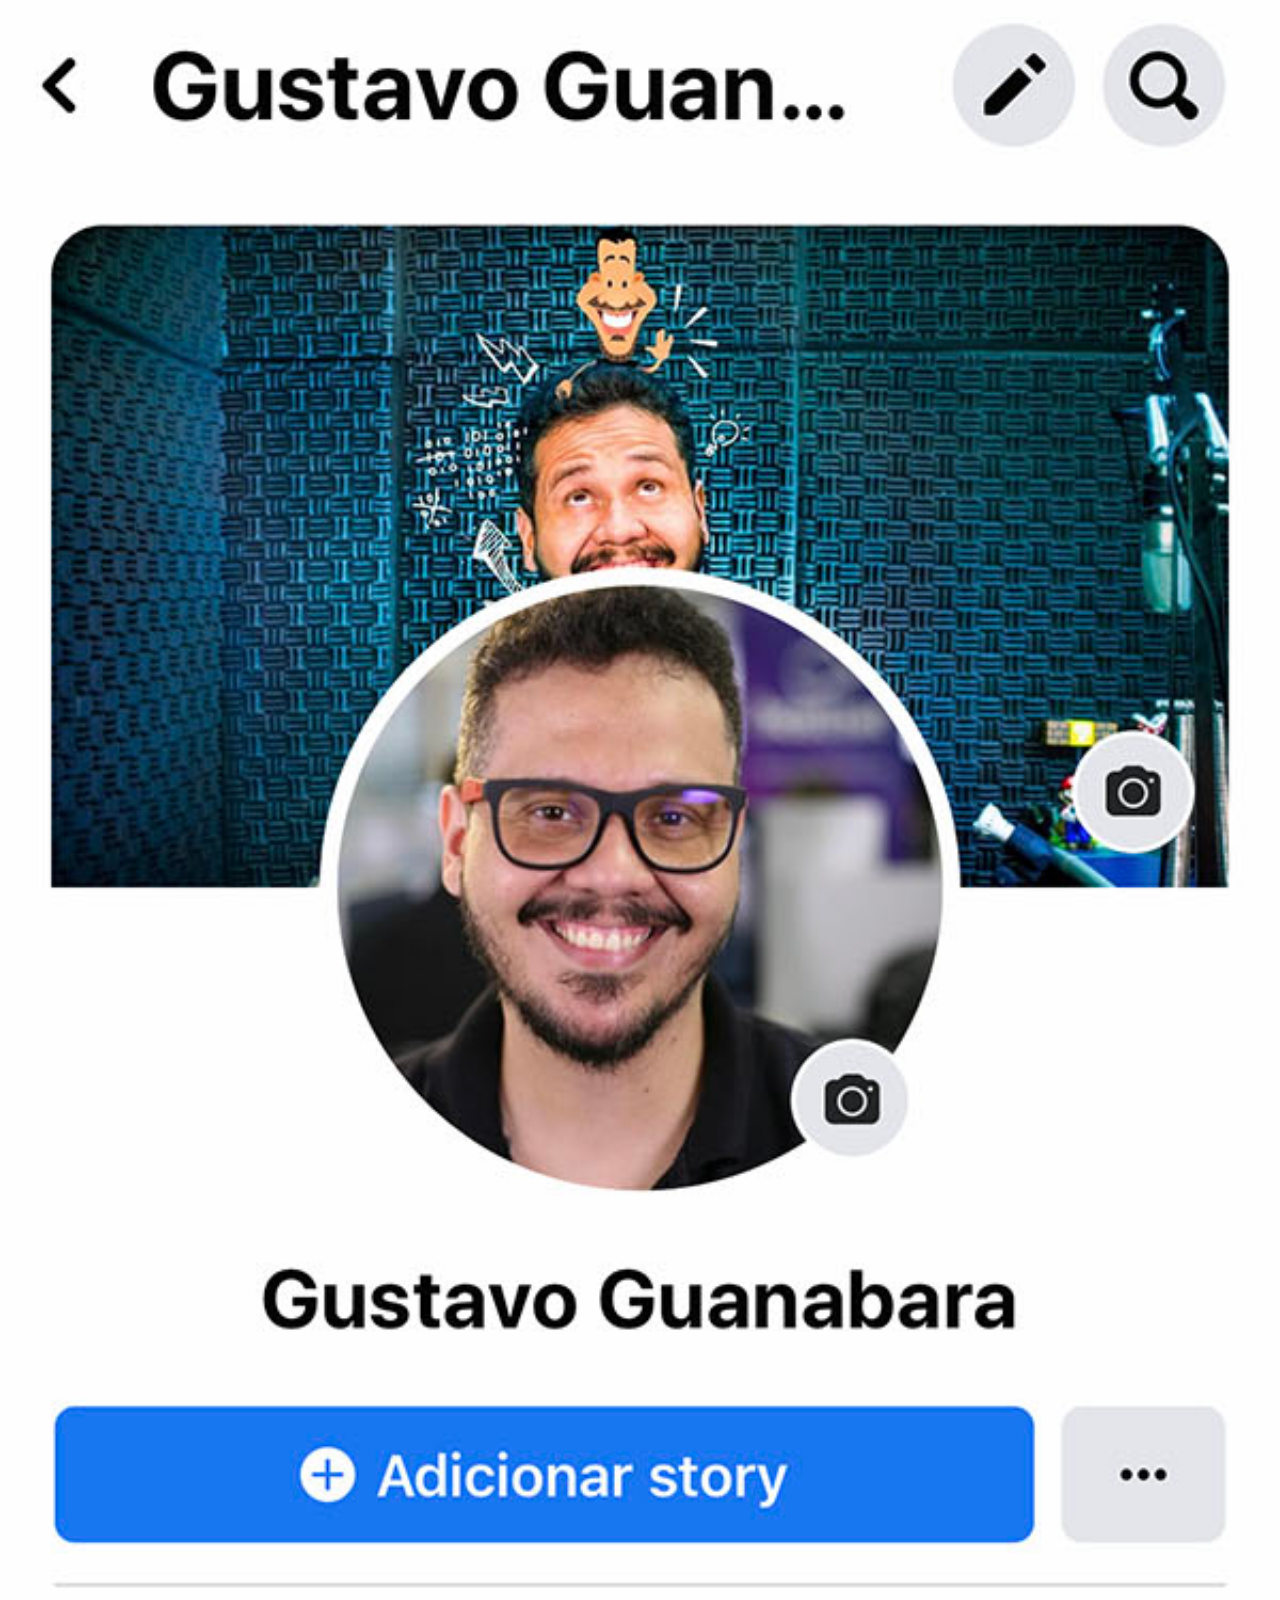
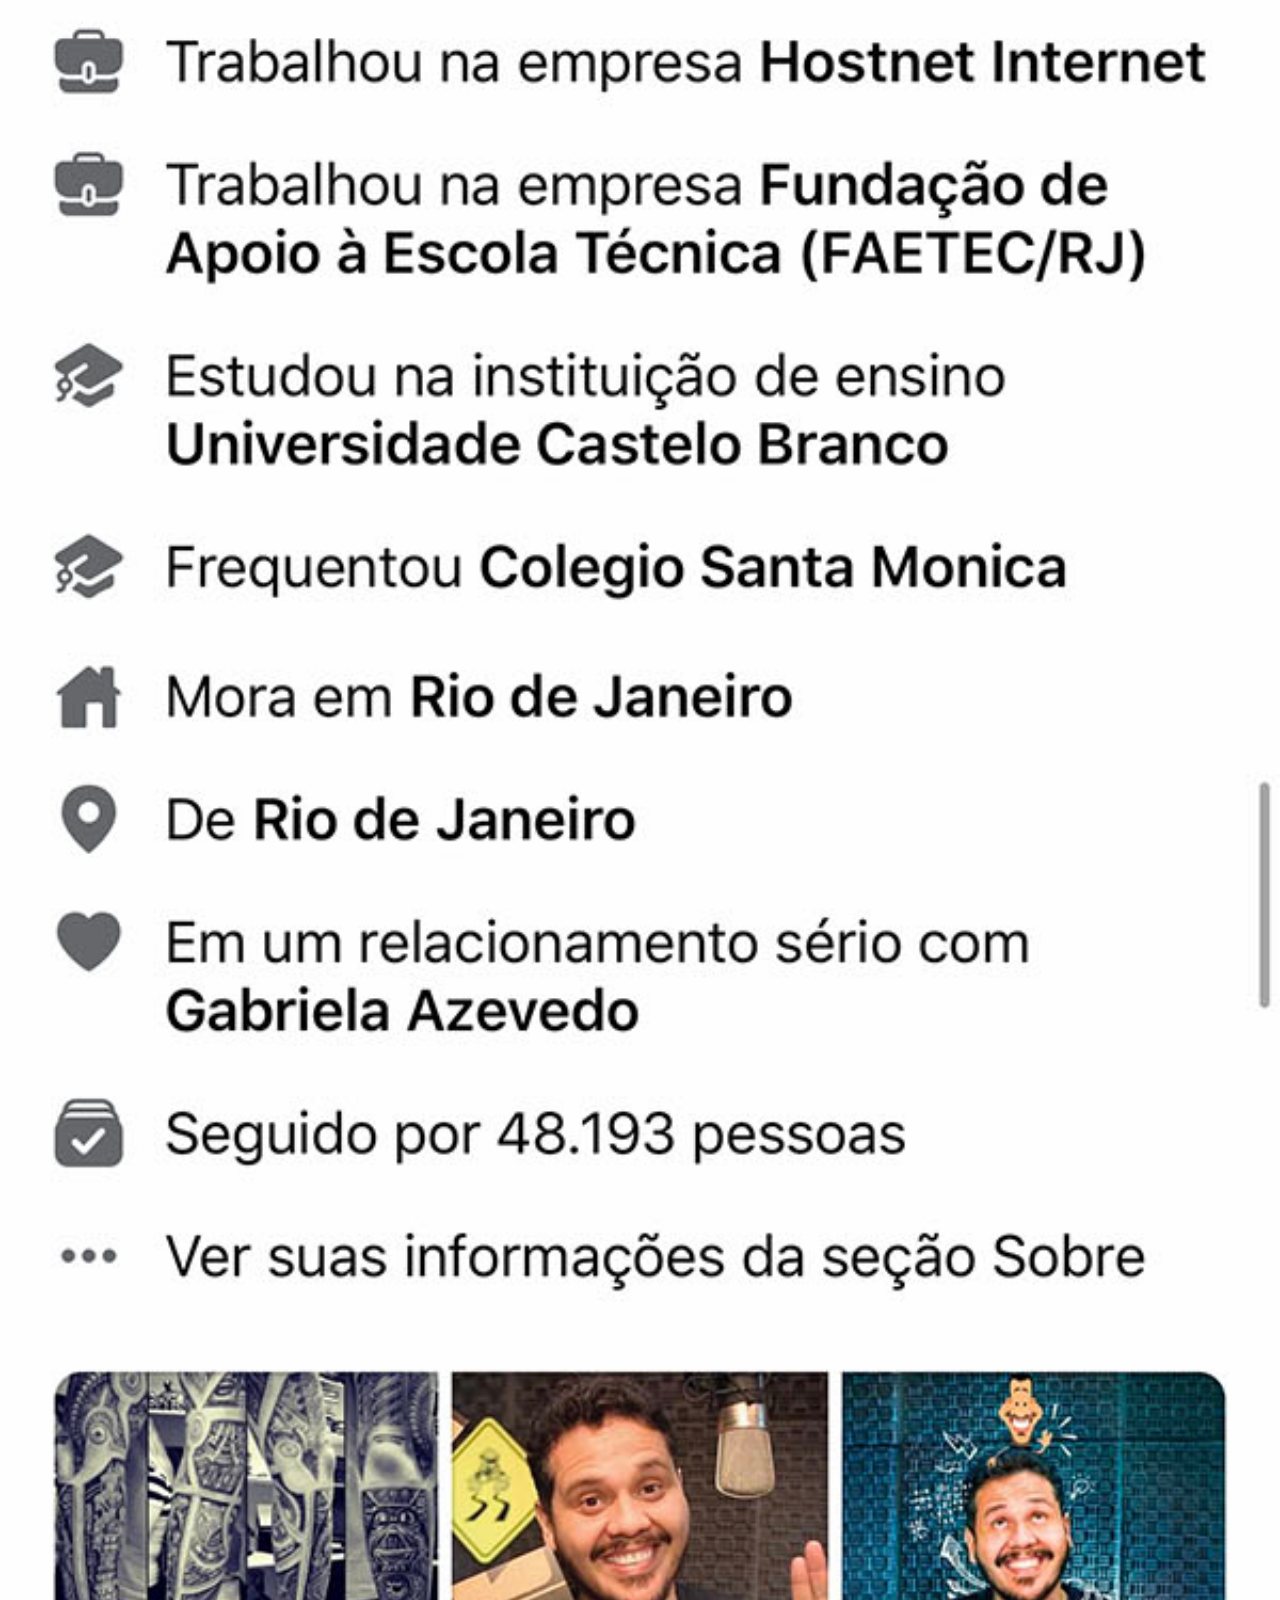
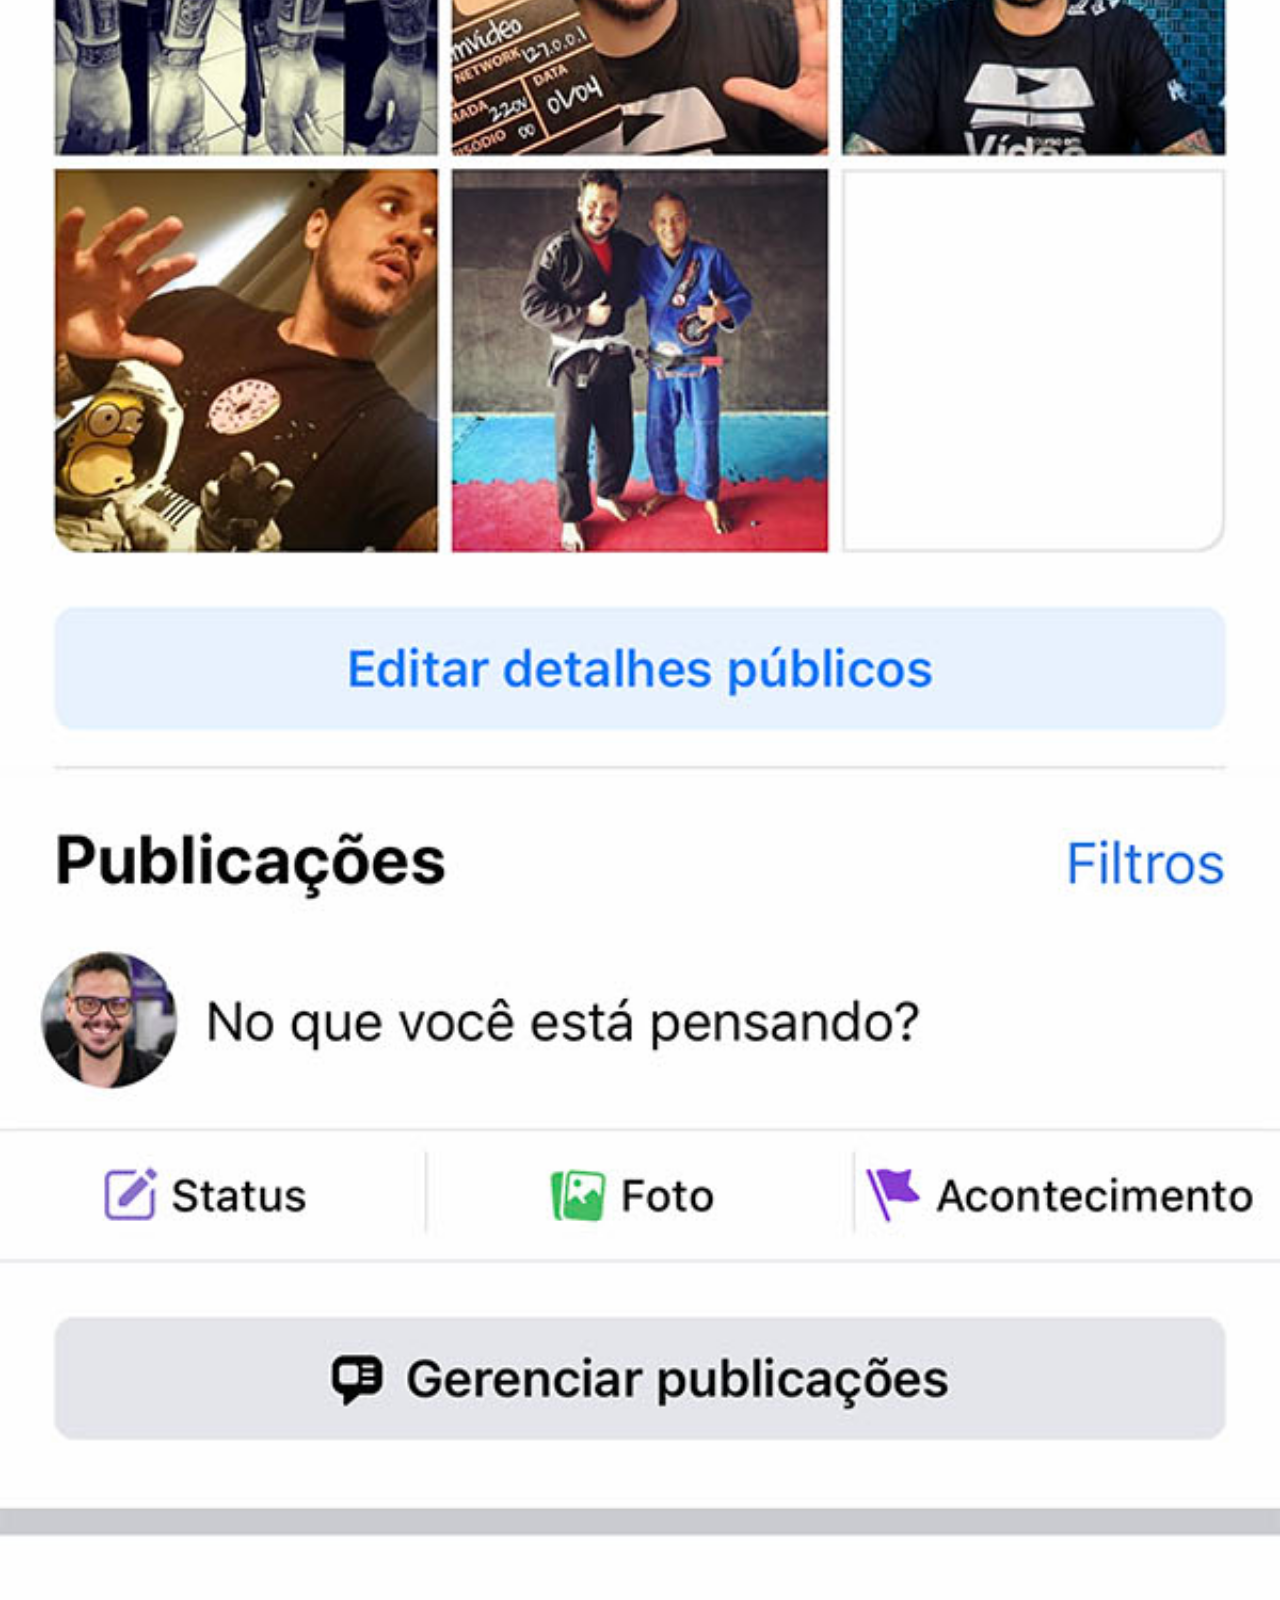
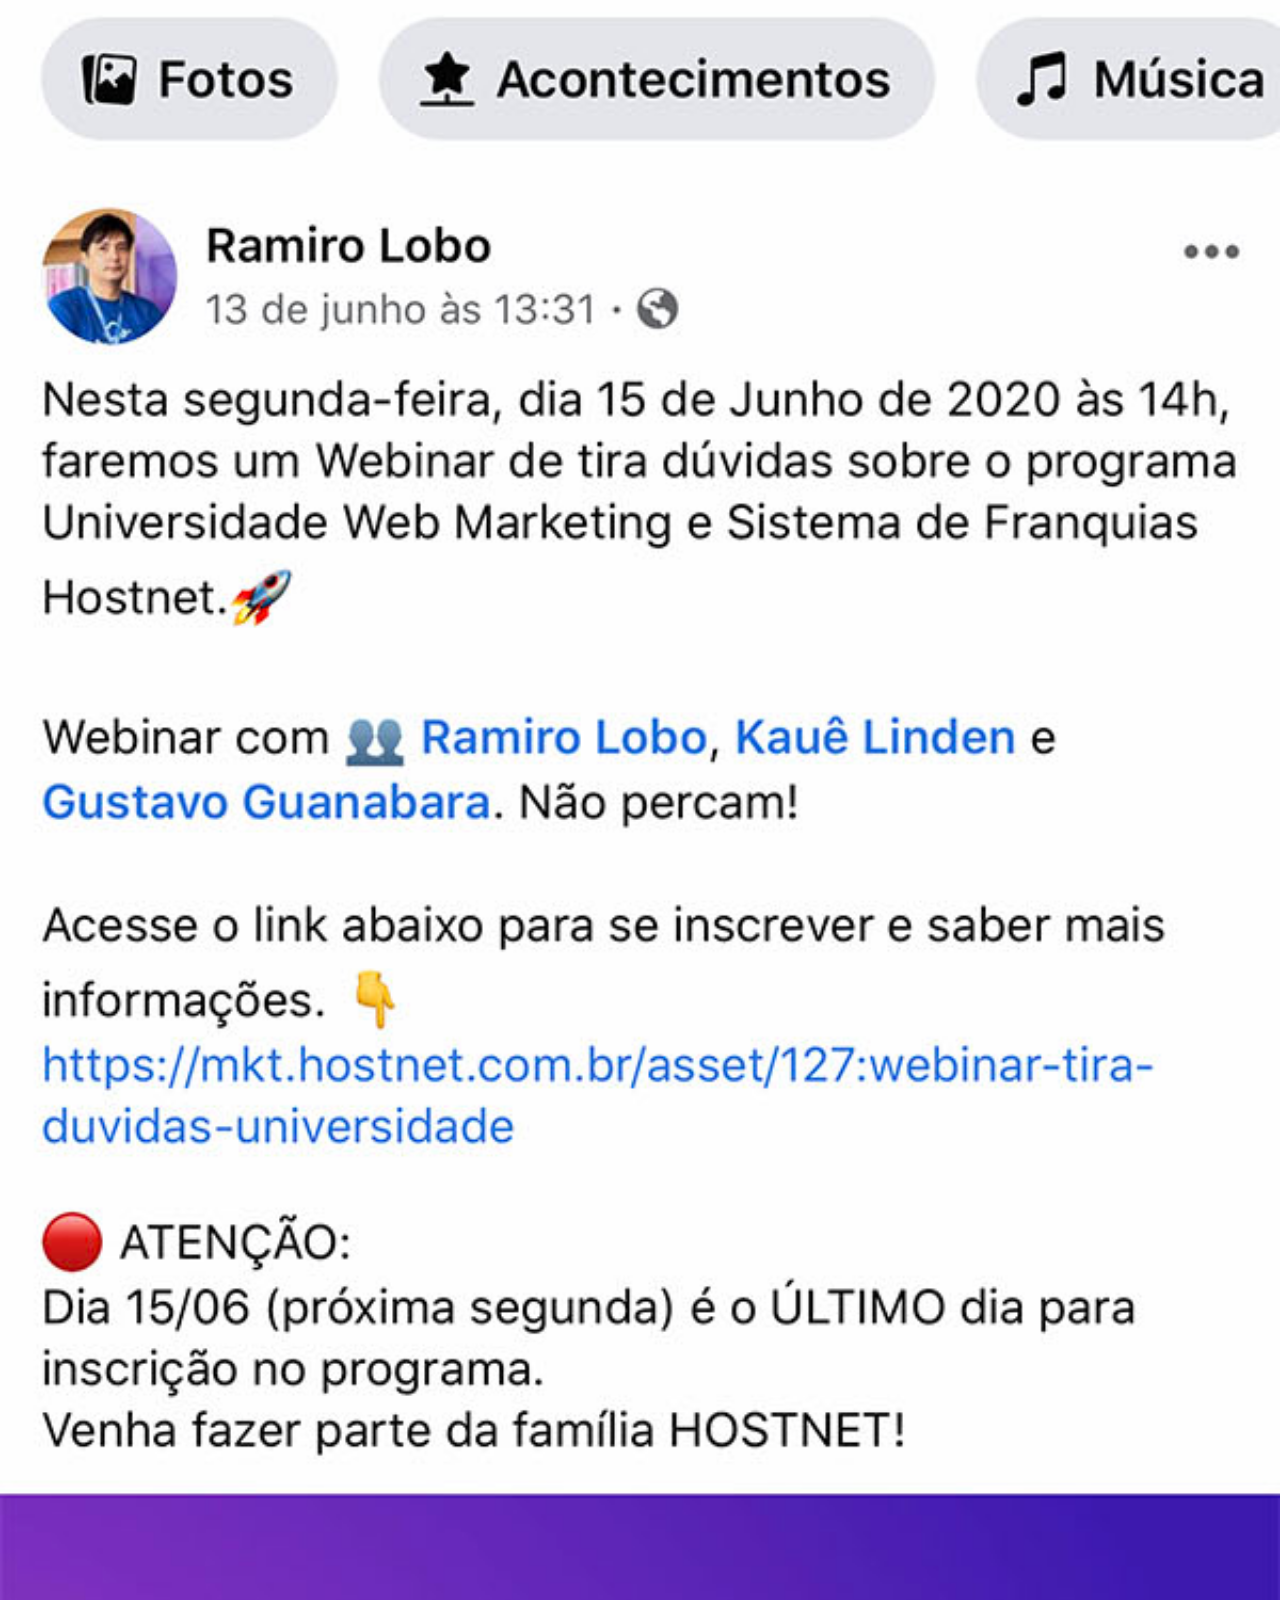
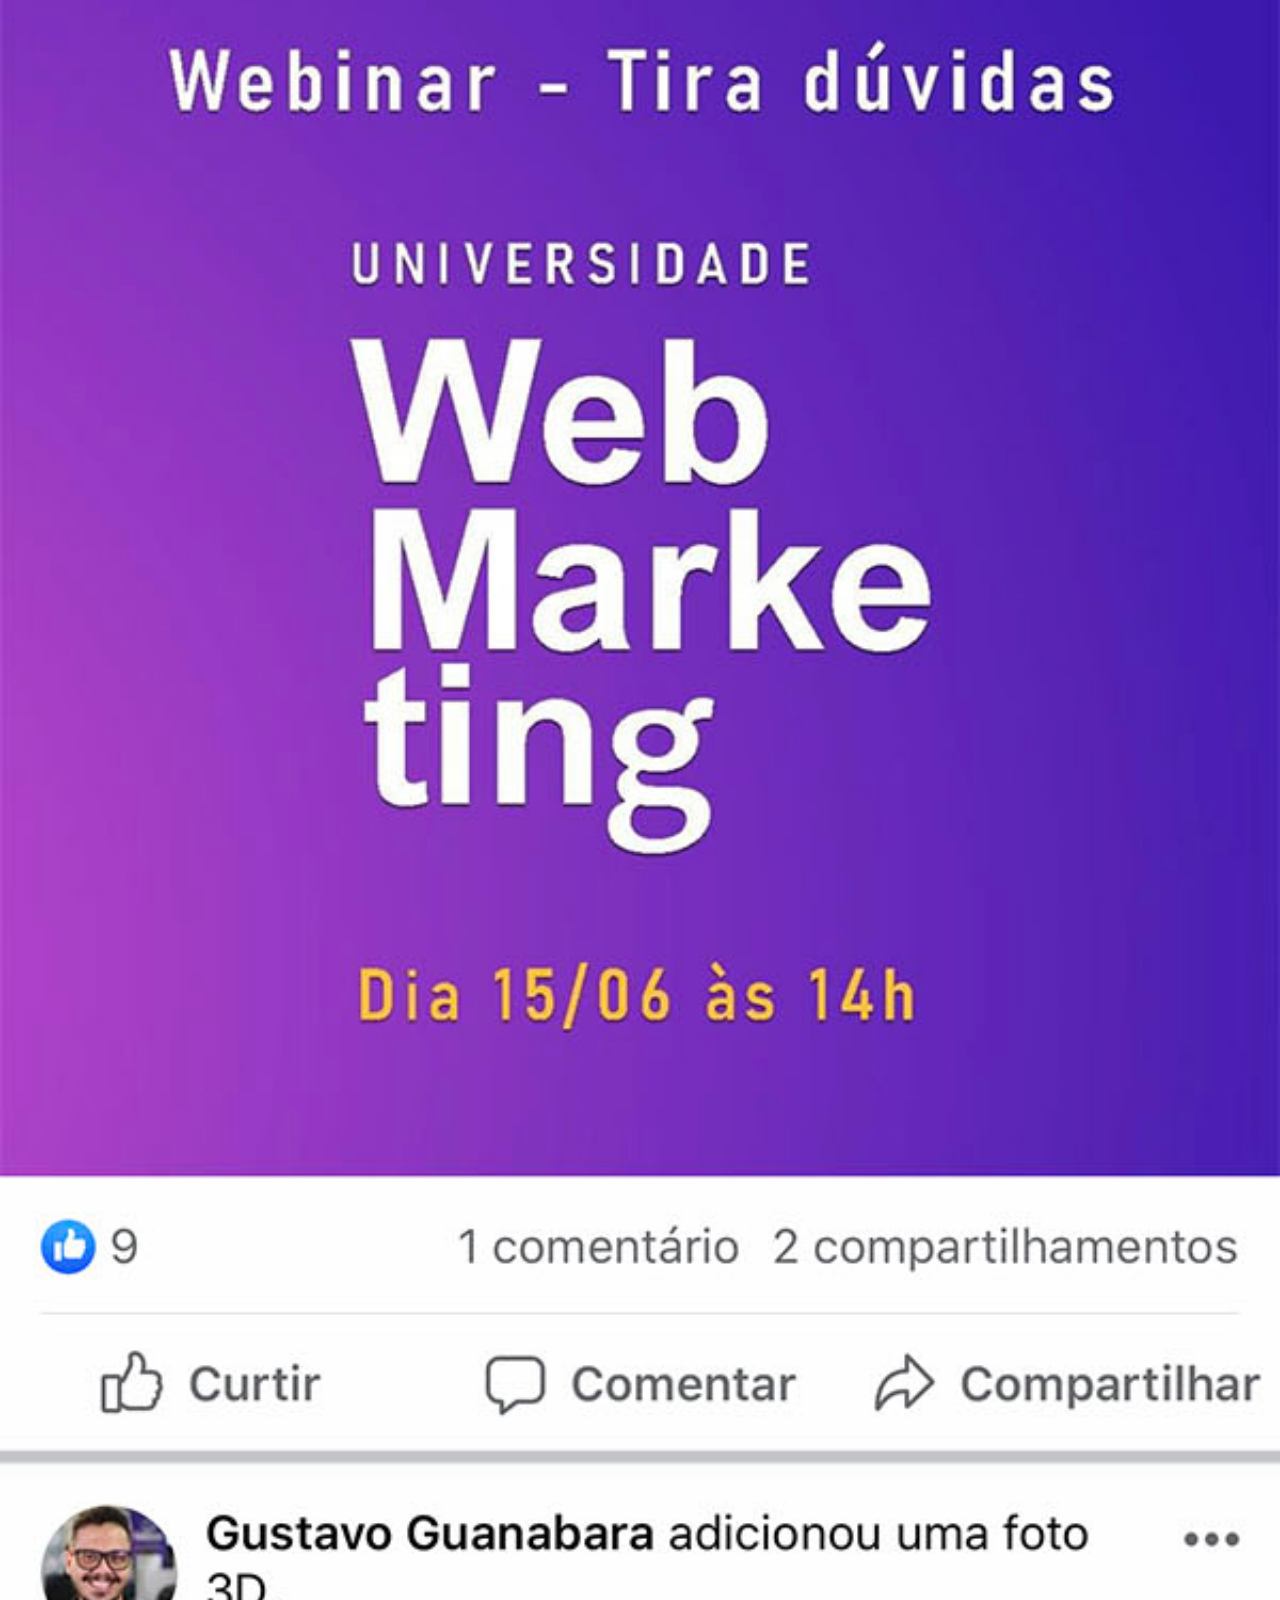
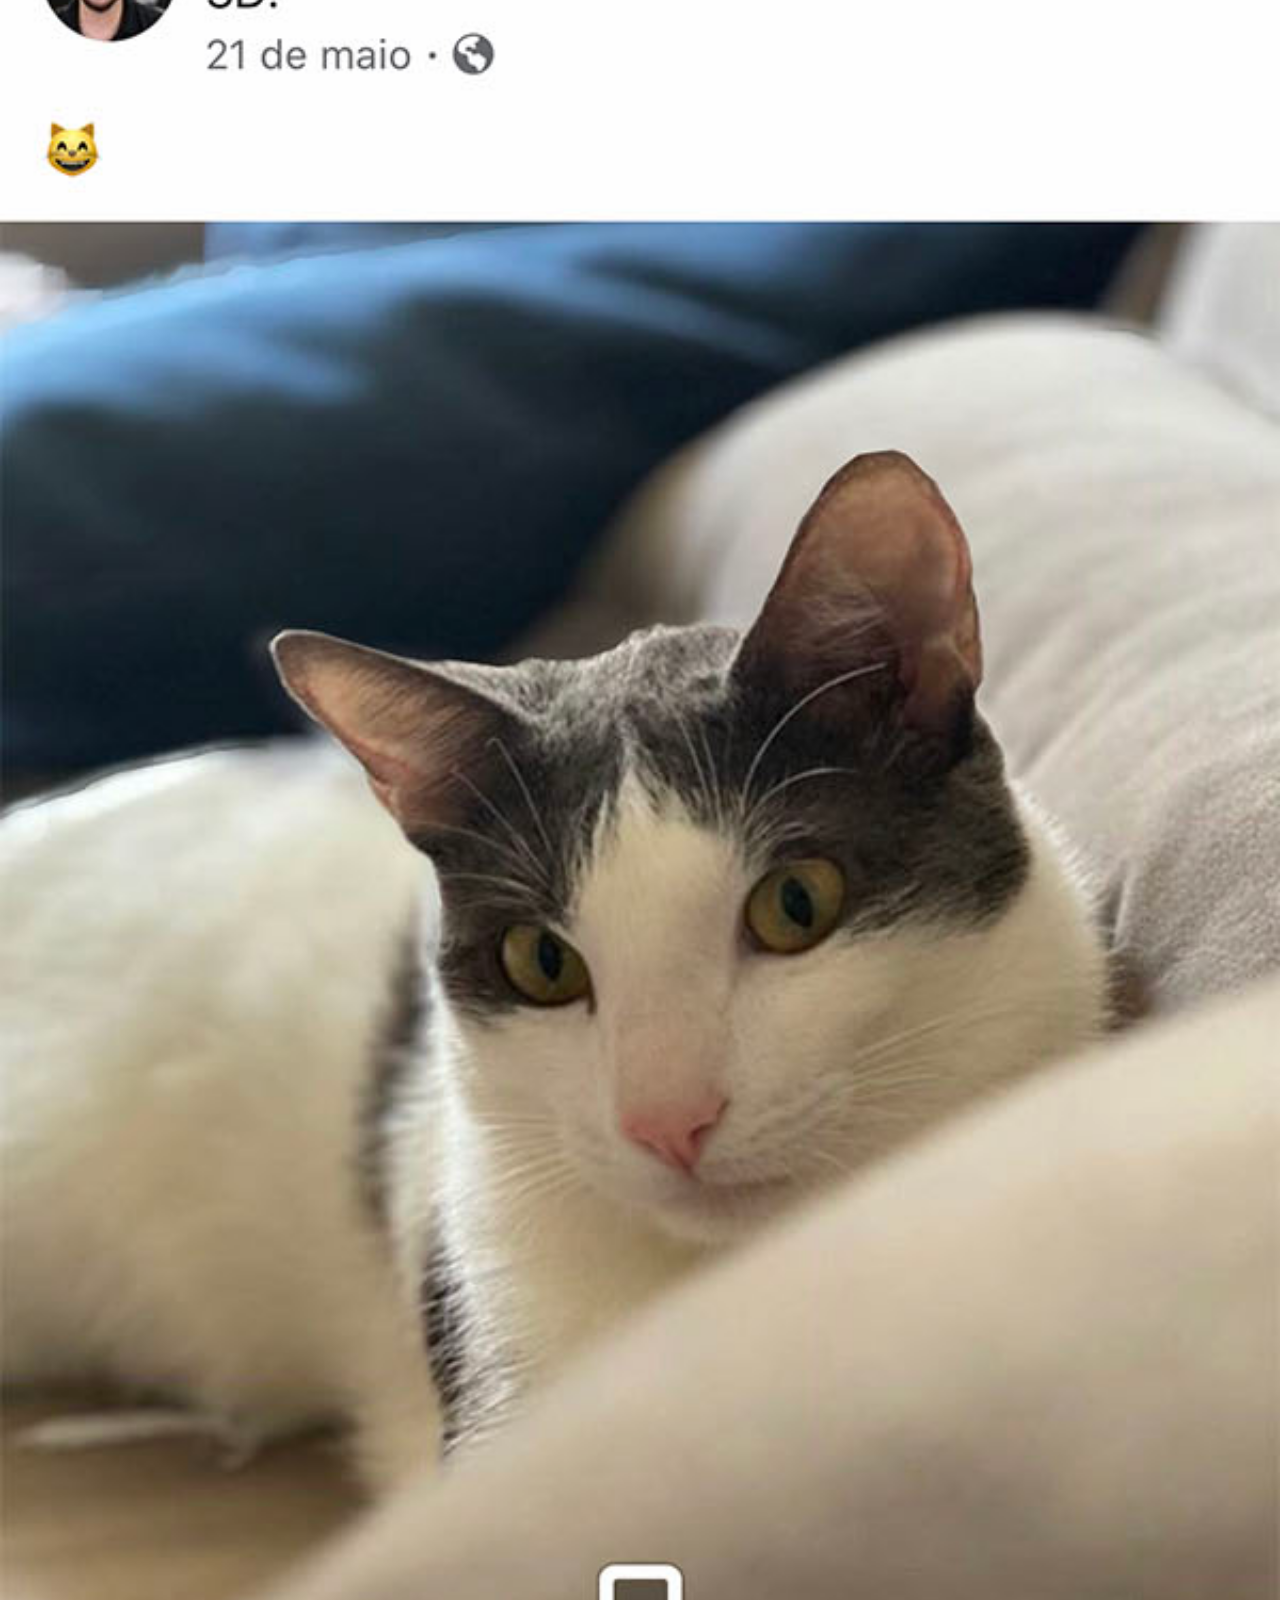
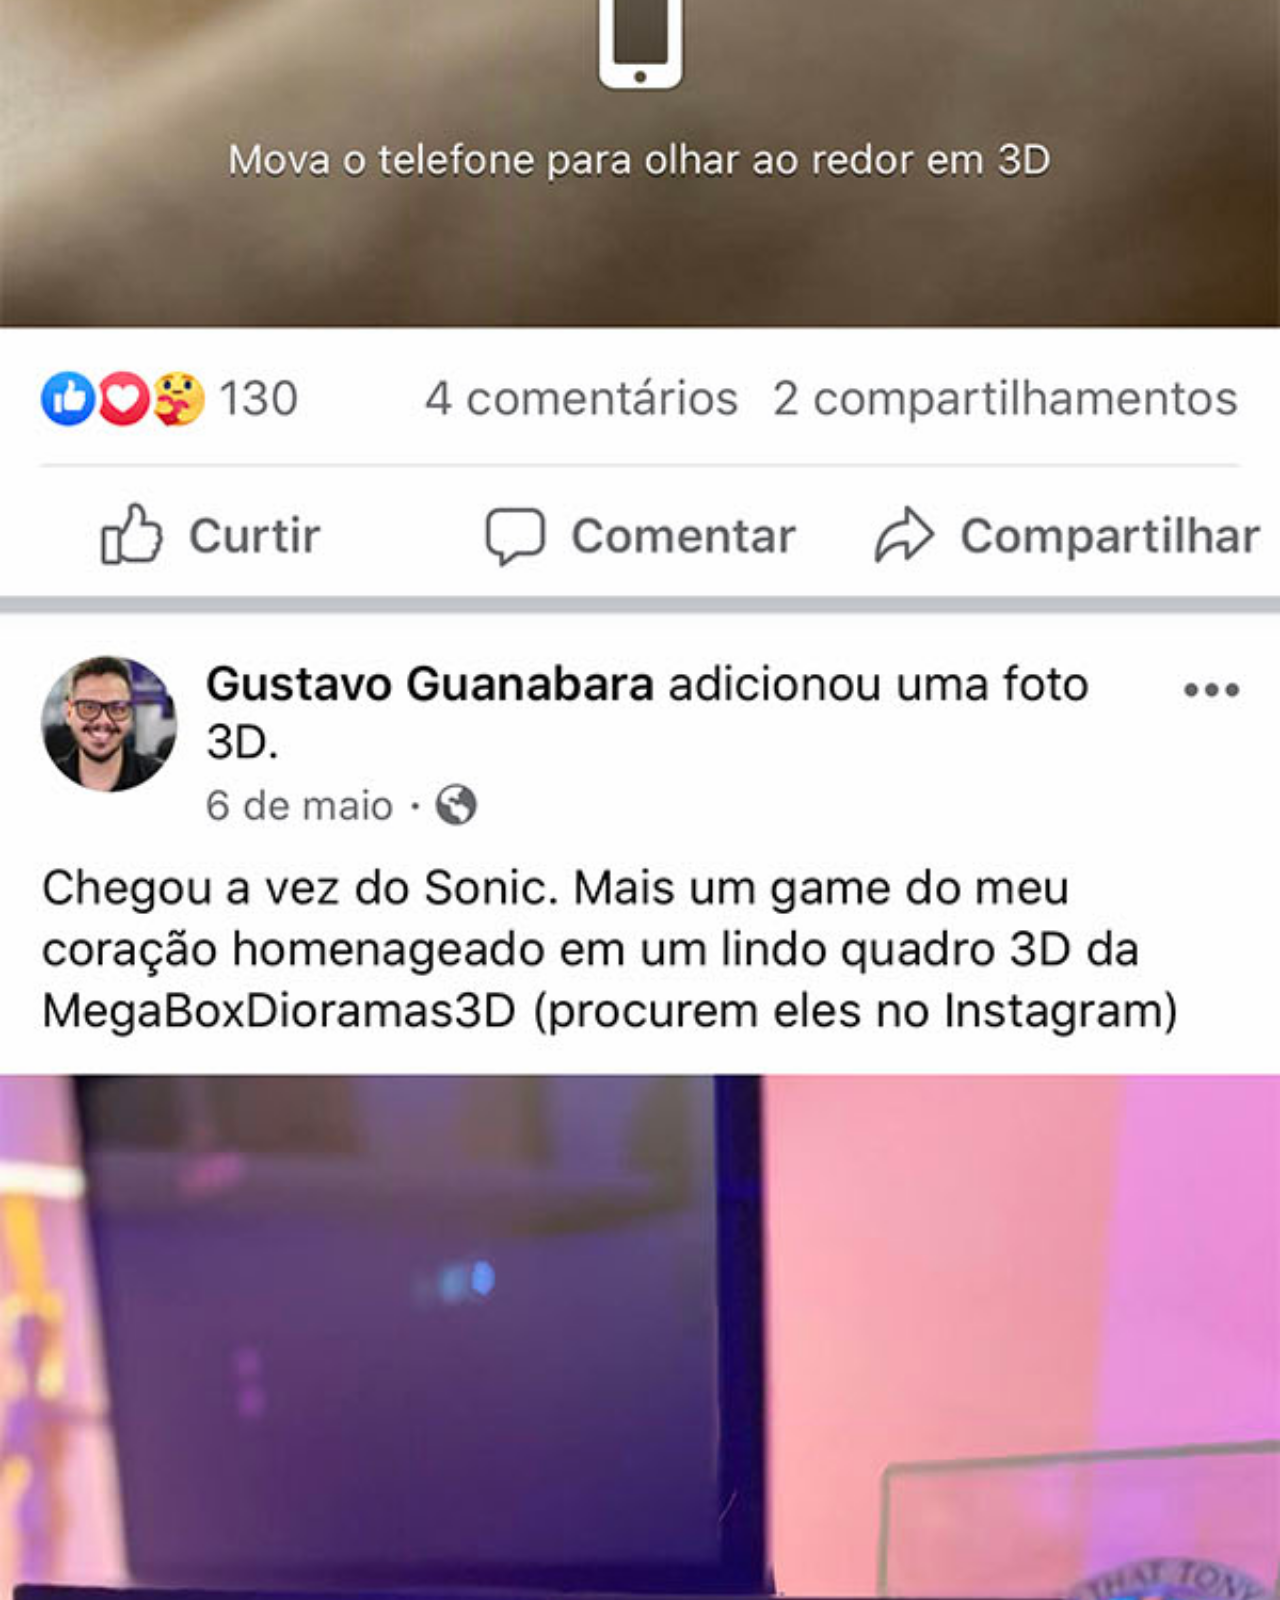
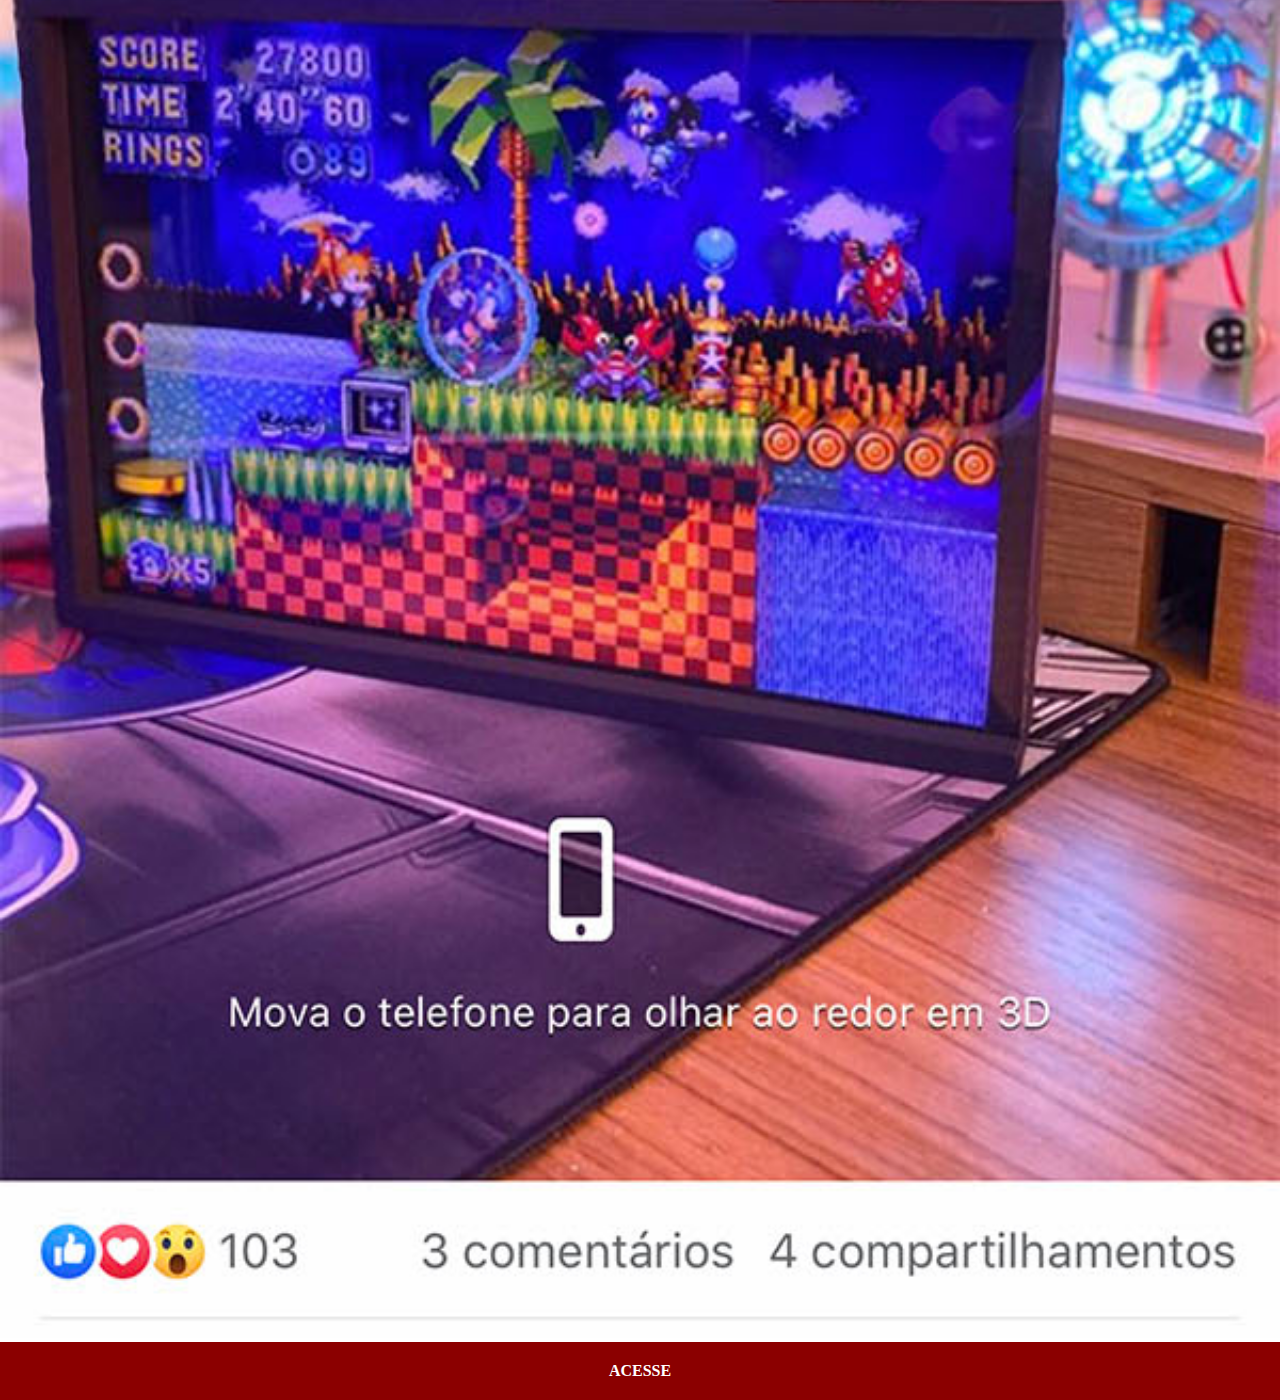
==== facebook.html @ 39546d56 "criando as páginas" ====
<!DOCTYPE html>
<html lang="pt-br">
<head>
    <meta charset="UTF-8">
    <meta name="viewport" content="width=device-width, initial-scale=1.0">
    <title>Document</title>
    <link rel="stylesheet" href="estilos/social.css">
</head>
<body>
    <img src="imagens/tela-facebook.jpg" alt="Facebook">
    <a href="https://www.facebook.com/gustavoguanabara">ACESSE</a>
</body>
</html>
---- estilos/social.css ----
@charset "UTF-8";
*{
    margin: 0px;
    padding: 0px;
}
::-webkit-scrollbar{
    width: 0px;
    height: 0px;
}
img{
    width: 100vw;
}
a{
    display: block;
    background-color: darkred;
    color: white;
    padding: 20px;
    text-align: center;
    font-weight: bolder;
    text-decoration: none;
}
a:hover{
    background-color: red;
}
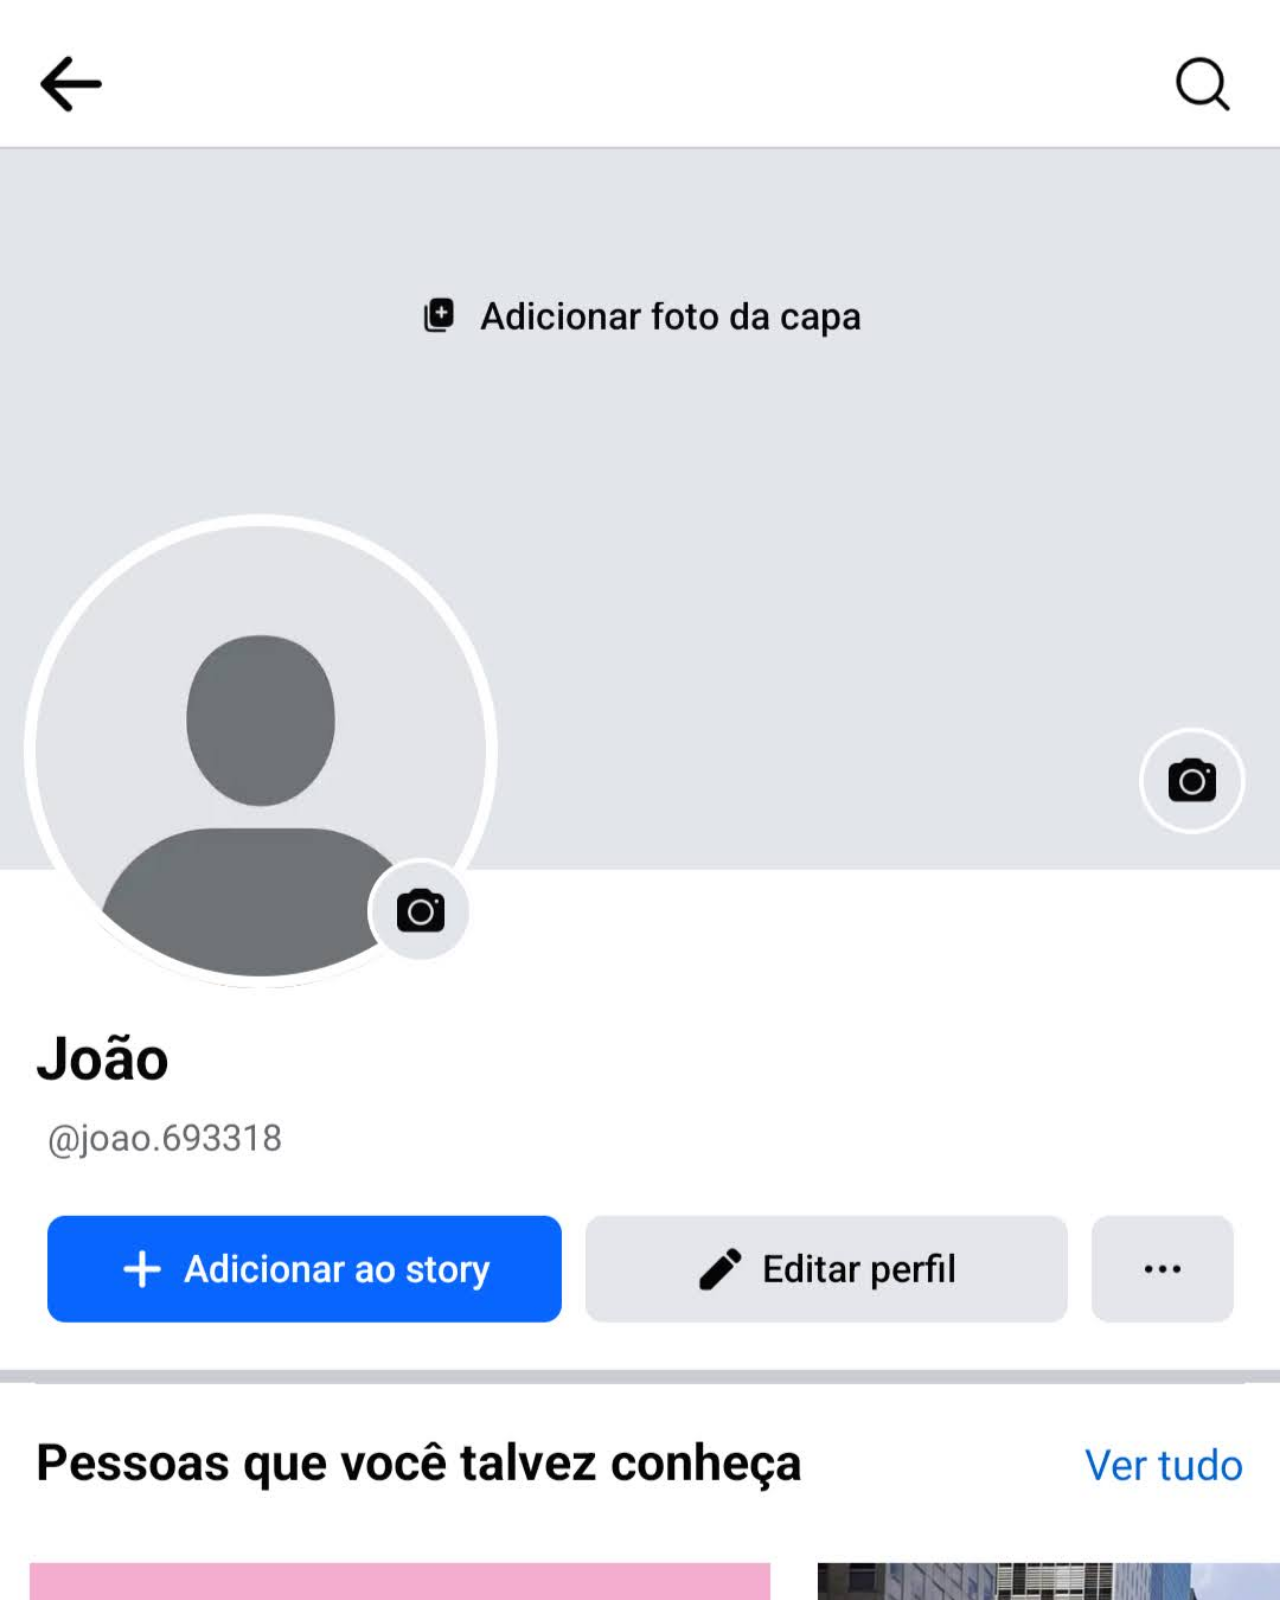
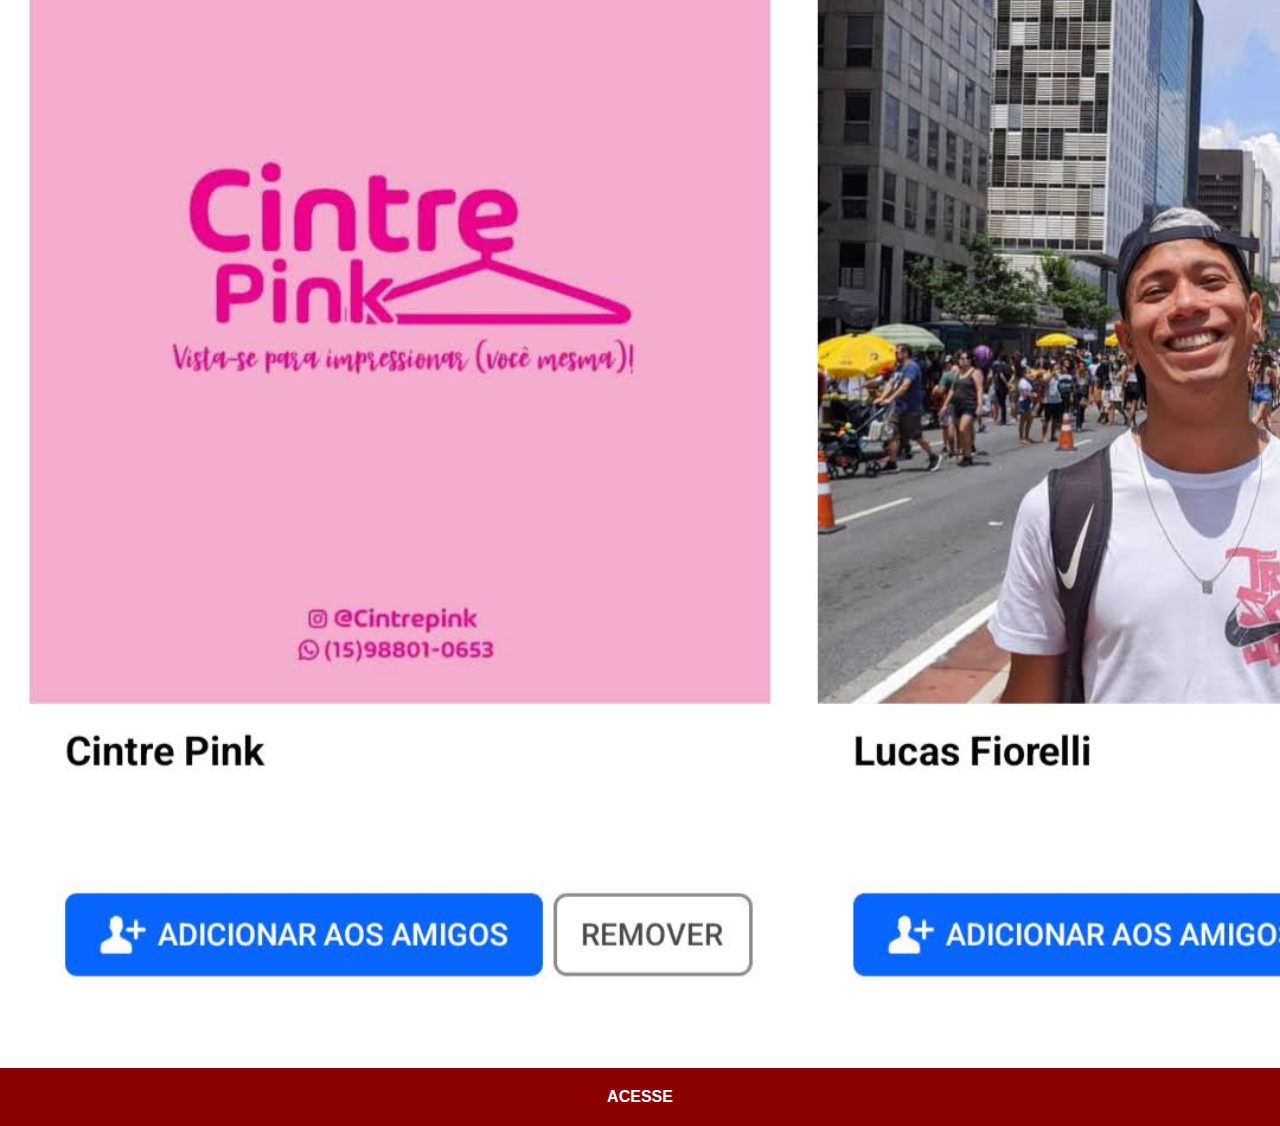
==== commit 57d9c340: "meus dados" ====
--- a/facebook.html
+++ b/facebook.html
@@ -7,7 +7,7 @@
     <link rel="stylesheet" href="estilos/social.css">
 </head>
 <body>
-    <img src="imagens/tela-facebook.jpg" alt="Facebook">
-    <a href="https://www.facebook.com/gustavoguanabara">ACESSE</a>
+    <img src="imagens/tela-facebook-joao.jpg" alt="Facebook">
+    <a href="https://www.facebook.com/profile.php?id=100081488933831">ACESSE</a>
 </body>
 </html>--- a/estilos/social.css
+++ b/estilos/social.css
@@ -2,6 +2,9 @@
 *{
     margin: 0px;
     padding: 0px;
+}
+body{
+    font-family: Arial, Helvetica, sans-serif;
 }
 ::-webkit-scrollbar{
     width: 0px;
